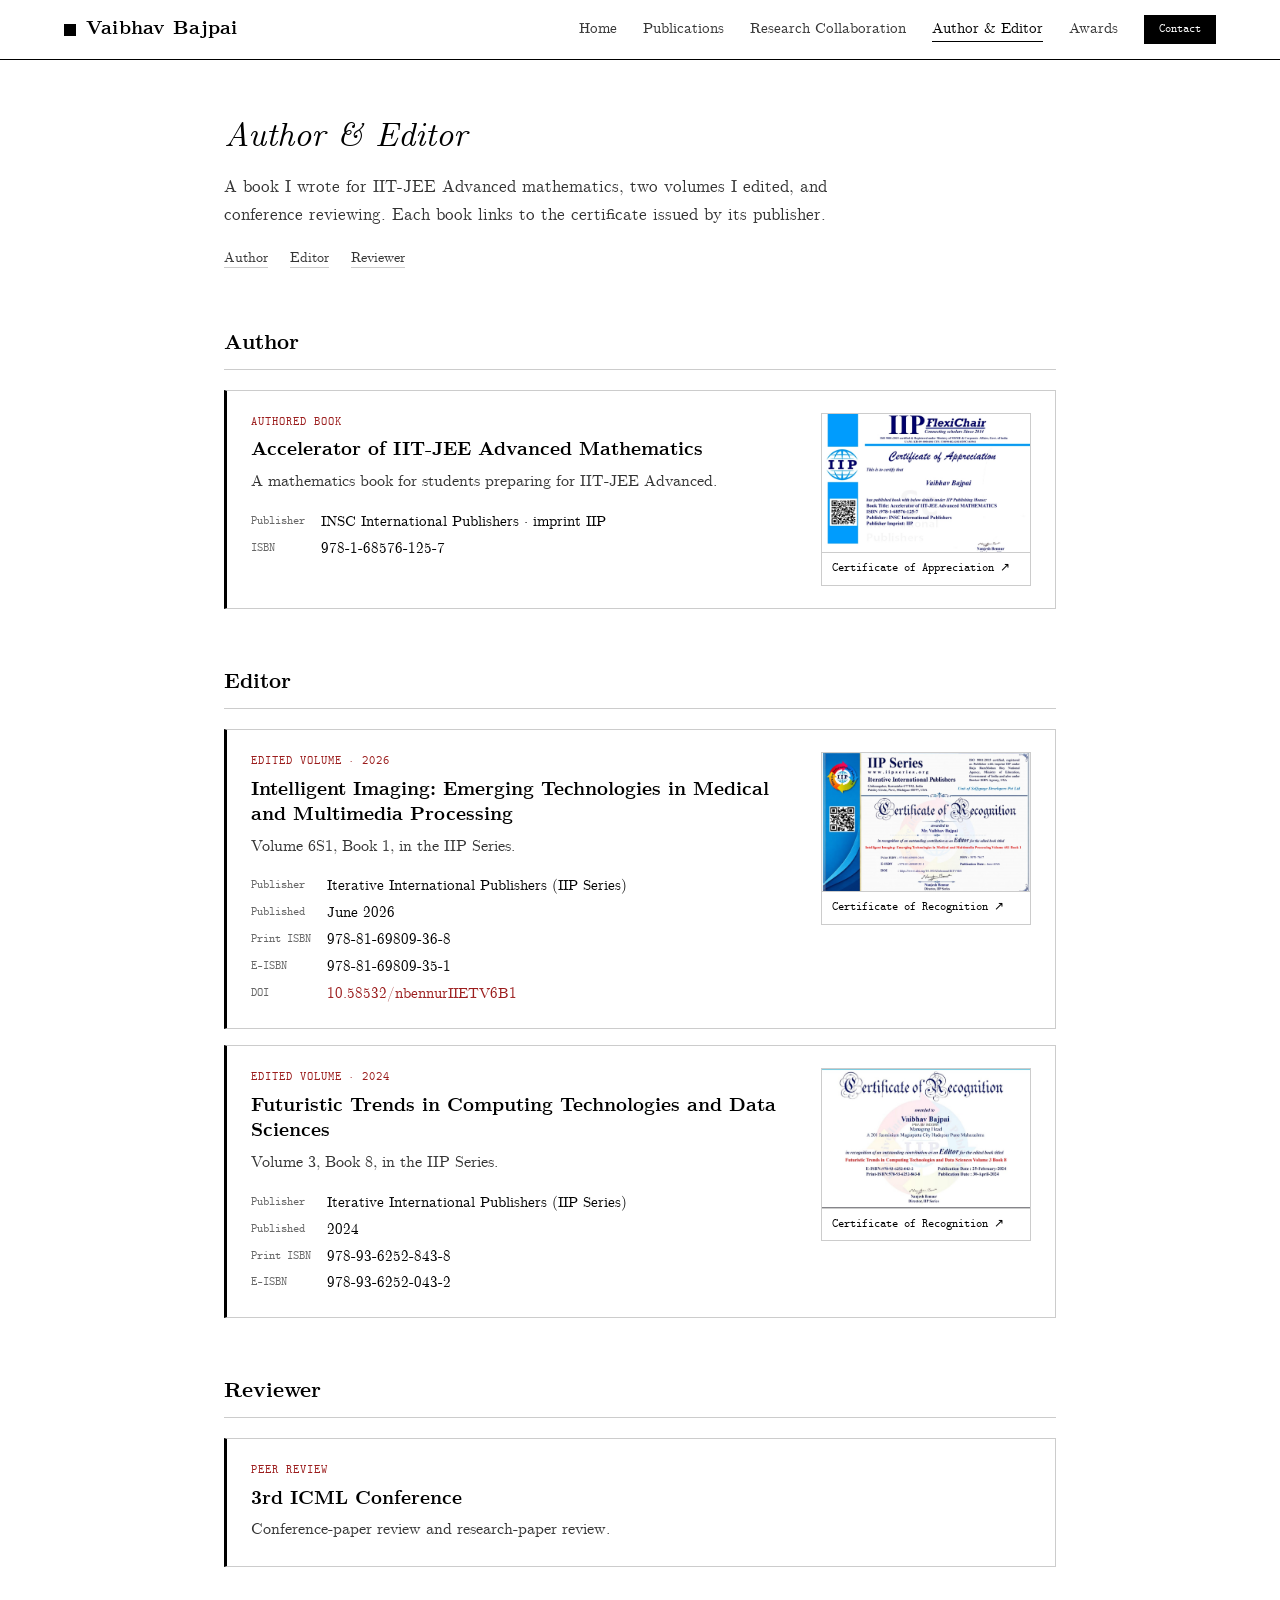
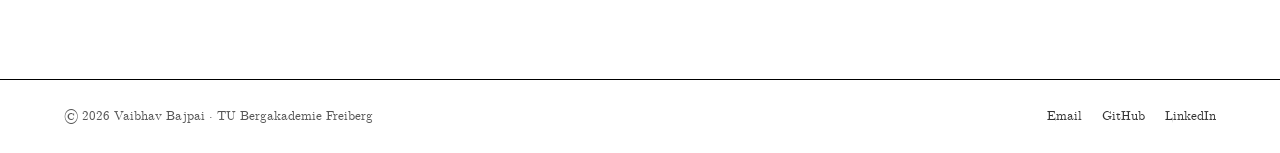
==== author-editor.html @ 3c33db95 "Redesign the homepage in the ProofBench style Rebuild the site with Computer Modern type, black and " ====
<!doctype html>
<html lang="en">
<head>
  <meta charset="utf-8">
  <meta name="viewport" content="width=device-width, initial-scale=1">
  <title>Author &amp; Editor · Vaibhav Bajpai</title>
  <meta name="description" content="Books by Vaibhav Bajpai: Accelerator of IIT-JEE Advanced Mathematics, and the edited volumes Futuristic Trends in Computing Technologies and Data Sciences and Intelligent Imaging.">
  <meta property="og:title" content="Author &amp; Editor · Vaibhav Bajpai">
  <meta property="og:image" content="https://vaibhav-baj.github.io/assets/VB.png">
  <link rel="icon" href="assets/favicon.svg" type="image/svg+xml">
  <link rel="preload" href="assets/fonts/cmunrm.woff2" as="font" type="font/woff2" crossorigin>
  <link rel="stylesheet" href="assets/css/style.css">
</head>
<body>
  <a class="skip-link" href="#main">Skip to content</a>

  <header class="header">
    <a class="brand" href="index.html"><span class="qed" aria-hidden="true"></span>Vaibhav Bajpai</a>
    <nav aria-label="Main">
      <ul class="header-nav">
        <li><a href="index.html">Home</a></li>
        <li><a href="publications.html">Publications</a></li>
        <li><a href="research.html">Research Collaboration</a></li>
        <li><a href="author-editor.html" aria-current="page">Author &amp; Editor</a></li>
        <li><a href="awards.html">Awards</a></li>
        <li><a class="btn btn-small" href="mailto:vaibhav.bajpai@math.tu-freiberg.de">Contact</a></li>
      </ul>
    </nav>
  </header>

  <main id="main" class="main">
    <section class="page-intro">
      <h1>Author &amp; Editor</h1>
      <p>
        A book I wrote for IIT-JEE Advanced mathematics, two volumes I edited, and conference reviewing.
        Each book links to the certificate issued by its publisher.
      </p>
      <ul class="subnav">
        <li><a href="#author">Author</a></li>
        <li><a href="#editor">Editor</a></li>
        <li><a href="#reviewer">Reviewer</a></li>
      </ul>
    </section>

    <h2 class="rule" id="author">Author</h2>
    <article class="book reveal">
      <div>
        <p class="book-type">Authored book</p>
        <h3>Accelerator of IIT-JEE Advanced Mathematics</h3>
        <p>A mathematics book for students preparing for IIT-JEE Advanced.</p>
        <dl class="meta">
          <dt>Publisher</dt><dd>INSC International Publishers · imprint IIP</dd>
          <dt>ISBN</dt><dd>978-1-68576-125-7</dd>
        </dl>
      </div>
      <a class="thumb" href="assets/certificate-author.jpeg">
        <img src="assets/certificate-author.jpeg" width="1080" height="750" loading="lazy" alt="Certificate of Appreciation from IIP for publishing Accelerator of IIT-JEE Advanced Mathematics">
        <span>Certificate of Appreciation ↗</span>
      </a>
    </article>

    <h2 class="rule" id="editor">Editor</h2>
    <article class="book reveal">
      <div>
        <p class="book-type">Edited volume · 2026</p>
        <h3>Intelligent Imaging: Emerging Technologies in Medical and Multimedia Processing</h3>
        <p>Volume 6S1, Book 1, in the IIP Series.</p>
        <dl class="meta">
          <dt>Publisher</dt><dd>Iterative International Publishers (IIP Series)</dd>
          <dt>Published</dt><dd>June 2026</dd>
          <dt>Print ISBN</dt><dd>978-81-69809-36-8</dd>
          <dt>E-ISBN</dt><dd>978-81-69809-35-1</dd>
          <dt>DOI</dt><dd><a href="https://doi.org/10.58532/nbennurIIETV6B1">10.58532/nbennurIIETV6B1</a></dd>
        </dl>
      </div>
      <a class="thumb" href="assets/certificate-intelligent-imaging.jpeg">
        <img src="assets/certificate-intelligent-imaging.jpeg" width="1080" height="751" loading="lazy" alt="Certificate of Recognition from IIP Series for editing Intelligent Imaging">
        <span>Certificate of Recognition ↗</span>
      </a>
    </article>

    <article class="book reveal">
      <div>
        <p class="book-type">Edited volume · 2024</p>
        <h3>Futuristic Trends in Computing Technologies and Data Sciences</h3>
        <p>Volume 3, Book 8, in the IIP Series.</p>
        <dl class="meta">
          <dt>Publisher</dt><dd>Iterative International Publishers (IIP Series)</dd>
          <dt>Published</dt><dd>2024</dd>
          <dt>Print ISBN</dt><dd>978-93-6252-843-8</dd>
          <dt>E-ISBN</dt><dd>978-93-6252-043-2</dd>
        </dl>
      </div>
      <a class="thumb" href="assets/certificate-futuristic-trends.jpeg">
        <img src="assets/certificate-futuristic-trends.jpeg" width="1080" height="703" loading="lazy" alt="Certificate of Recognition from IIP Series for editing Futuristic Trends in Computing Technologies and Data Sciences">
        <span>Certificate of Recognition ↗</span>
      </a>
    </article>

    <h2 class="rule" id="reviewer">Reviewer</h2>
    <article class="book plain reveal">
      <div>
        <p class="book-type">Peer review</p>
        <h3>3rd ICML Conference</h3>
        <p>Conference-paper review and research-paper review.</p>
      </div>
    </article>
  </main>

  <footer class="footer">
    <span>© <span data-year>2026</span> Vaibhav Bajpai · TU Bergakademie Freiberg</span>
    <nav aria-label="Footer">
      <a href="mailto:vaibhav.bajpai@math.tu-freiberg.de">Email</a>
      <a href="https://github.com/vaibhav-baj">GitHub</a>
      <a href="https://www.linkedin.com/in/vaibhavbaj">LinkedIn</a>
    </nav>
  </footer>

  <script src="assets/js/main.js"></script>
</body>
</html>
---- assets/css/style.css ----
/* Vaibhav Bajpai — shared styles. After the ProofBench site: Computer Modern, black and white, hairline borders, one dark-red accent. */

@font-face { font-family: "CMU Serif"; src: url("../fonts/cmunrm.woff2") format("woff2"); font-weight: 400; font-style: normal; font-display: swap; }
@font-face { font-family: "CMU Serif"; src: url("../fonts/cmunbx.woff2") format("woff2"); font-weight: 700; font-style: normal; font-display: swap; }
@font-face { font-family: "CMU Serif"; src: url("../fonts/cmunti.woff2") format("woff2"); font-weight: 400; font-style: italic; font-display: swap; }
@font-face { font-family: "CMU Typewriter"; src: url("../fonts/cmuntt.woff2") format("woff2"); font-weight: 400; font-style: normal; font-display: swap; }

:root {
  color-scheme: light;
  --ink: #000;
  --muted: #666;
  --line: #ccc;
  --line-soft: #e6e6e6;
  --soft: #fafafa;
  --bg: #fff;
  --accent: #9b1c1c;
  --code-bg: #1a1a1a;
  --code-ink: #e0e0e0;
  --code-dim: #8a8a8a;
  --serif: "CMU Serif", "Computer Modern", "Latin Modern Roman", "Times New Roman", Times, serif;
  --tt: "CMU Typewriter", "Courier New", Courier, monospace;
  --mono: "JetBrains Mono", "DejaVu Sans Mono", Consolas, monospace;
  --gutter: clamp(20px, 5vw, 80px);
}

/* ---------- base ---------- */
*, *::before, *::after { margin: 0; padding: 0; box-sizing: border-box; }
html { scroll-behavior: smooth; scroll-padding-top: 76px; -webkit-text-size-adjust: 100%; }
body { font-family: var(--serif); font-size: 17px; line-height: 1.65; color: var(--ink); background: var(--bg); -webkit-font-smoothing: antialiased; }
img { max-width: 100%; height: auto; display: block; }
a { color: var(--ink); text-decoration: none; }
a:hover { text-decoration: underline; text-underline-offset: 3px; }
p a, li a, dd a, .link { color: var(--accent); }
b, strong { font-weight: 700; }
code { font-family: var(--tt); font-size: 0.92em; background: #f0f0f0; padding: 1px 4px; }
pre code { background: none; padding: 0; font-family: var(--mono); font-variant-ligatures: none; }
:focus-visible { outline: 2px solid var(--accent); outline-offset: 2px; }
.skip-link { position: absolute; left: -999px; top: 8px; background: var(--ink); color: var(--bg); padding: 6px 12px; z-index: 100; }
.skip-link:focus { left: 8px; }
.muted { color: var(--muted); }

/* ---------- header ---------- */
.header {
  position: sticky; top: 0; z-index: 50; background: rgba(255, 255, 255, .96);
  backdrop-filter: blur(6px); -webkit-backdrop-filter: blur(6px);
  border-bottom: 1px solid var(--ink);
  padding: 14px var(--gutter);
  display: flex; align-items: center; justify-content: space-between; flex-wrap: wrap; gap: 10px 24px;
}
.brand { display: inline-flex; align-items: center; gap: 10px; font-size: 19px; font-weight: 700; letter-spacing: .01em; }
.brand:hover { text-decoration: none; }
.brand .qed { width: 12px; height: 12px; background: var(--ink); display: inline-block; transition: background .2s, transform .3s; }
.brand:hover .qed { background: var(--accent); transform: rotate(90deg); }
.header-nav { list-style: none; display: flex; align-items: center; flex-wrap: wrap; gap: 6px 26px; font-size: 15px; }
.header-nav a { color: #333; padding: 2px 0; border-bottom: 1px solid transparent; }
.header-nav a:hover { color: var(--ink); text-decoration: none; border-bottom-color: var(--ink); }
.header-nav a[aria-current="page"] { color: var(--ink); border-bottom-color: var(--ink); }
.header-nav a.btn { color: #fff; padding: 6px 14px; font-size: 12px; border-bottom: 1px solid var(--ink); }
.header-nav a.btn:hover { color: var(--ink); }

/* ---------- buttons ---------- */
.btn {
  display: inline-block; font-family: var(--tt); font-size: 13px; line-height: 1.3;
  padding: 11px 24px; border: 1px solid var(--ink); background: var(--ink); color: #fff;
  cursor: pointer; transition: all .15s ease; text-decoration: none;
}
.btn:hover { background: var(--bg); color: var(--ink); text-decoration: none; }
.btn-secondary { background: var(--bg); color: var(--ink); }
.btn-secondary:hover { background: var(--ink); color: #fff; }
.btn-small { font-size: 12px; padding: 5px 12px; }

/* ---------- page shell ---------- */
.main { max-width: 960px; margin: 0 auto; padding: 56px var(--gutter) 96px; }
.page-intro { margin-bottom: 40px; }
.page-intro h1 { font-size: 34px; font-weight: 400; font-style: italic; line-height: 1.25; margin-bottom: 14px; }
.page-intro p { font-size: 17px; color: #333; max-width: 680px; }
.subnav { list-style: none; display: flex; gap: 8px 22px; flex-wrap: wrap; font-size: 14px; margin: 18px 0 0; }
.subnav a { color: #333; border-bottom: 1px solid var(--line); }
.subnav a:hover { text-decoration: none; border-color: var(--ink); }

h2.rule { font-size: 21px; font-weight: 700; margin: 56px 0 20px; padding-bottom: 8px; border-bottom: 1px solid var(--line); }
h3 { font-size: 17px; font-weight: 700; margin: 26px 0 10px; }
.label { font-family: var(--tt); font-size: 12px; letter-spacing: .12em; text-transform: uppercase; color: var(--accent); margin-bottom: 14px; }
.more-link { display: inline-block; font-family: var(--tt); font-size: 13px; color: var(--ink); border-bottom: 1px solid var(--ink); }
.more-link:hover { text-decoration: none; color: var(--accent); border-color: var(--accent); }

/* code blocks */
.code-block { position: relative; background: var(--code-bg); color: var(--code-ink); padding: 18px 22px; overflow-x: auto; margin-top: 16px; }
.code-block pre { font-size: 12.5px; line-height: 1.7; white-space: pre; }
.code-caption { font-family: var(--tt); font-size: 12px; color: var(--muted); margin-top: 8px; }
.tok-kw { color: #ef9a76; }
.tok-ty { color: #e6d3a3; }
.tok-num { color: #b9d69a; }
.tok-sym { color: #d9b8f0; }
.tok-com { color: var(--code-dim); font-style: italic; }

/* ---------- footer ---------- */
.footer {
  border-top: 1px solid var(--ink); padding: 26px var(--gutter);
  display: flex; justify-content: space-between; align-items: center; flex-wrap: wrap; gap: 10px 24px;
  font-size: 13px; color: #555;
}
.footer nav { display: flex; gap: 20px; flex-wrap: wrap; }
.footer a { color: #333; }

/* ======================================================================
   HOME
   ====================================================================== */
.intro { max-width: calc(1080px + 2 * var(--gutter)); margin: 0 auto; padding: 84px var(--gutter) 0; display: grid; grid-template-columns: 1.3fr .7fr; gap: 64px; align-items: center; }
.intro > *, .team-grid > * { min-width: 0; }
.eyebrow { font-family: var(--tt); font-size: 12px; letter-spacing: .14em; text-transform: uppercase; color: var(--muted); margin-bottom: 20px; }
.intro h1 { font-size: clamp(50px, 7.6vw, 96px); font-weight: 400; line-height: .98; letter-spacing: -.01em; margin-bottom: 18px; }
.tagline { font-size: clamp(22px, 2.6vw, 31px); font-style: italic; line-height: 1.3; margin-bottom: 22px; text-wrap: balance; }
.tagline em { color: var(--accent); }
.lede { font-size: 18px; line-height: 1.65; color: #333; max-width: 34em; margin-bottom: 30px; }
.ctas { display: flex; flex-wrap: wrap; gap: 12px; margin-bottom: 26px; }
.inst { font-family: var(--tt); font-size: 12px; color: var(--muted); letter-spacing: .03em; }

.portrait { border: 1px solid var(--ink); background: var(--bg); box-shadow: 0 30px 70px -40px rgba(0, 0, 0, .55); }
.portrait img { width: 100%; aspect-ratio: 1; object-fit: cover; object-position: center 20%; }
.portrait figcaption { display: flex; justify-content: space-between; gap: 6px 12px; flex-wrap: wrap; padding: 10px 14px; border-top: 1px solid var(--ink); font-family: var(--tt); font-size: 12px; color: #555; }

.stats { max-width: calc(1080px + 2 * var(--gutter)); margin: 72px auto 0; padding: 0 var(--gutter); display: grid; grid-template-columns: repeat(4, 1fr); }
.stats > div { padding: 24px 20px 30px; border-top: 1px solid var(--ink); border-left: 1px solid var(--line); display: flex; flex-direction: column-reverse; justify-content: flex-end; }
.stats > div:first-child { border-left: 0; padding-left: 0; }
.stats dd { font-size: 46px; line-height: 1; }
.stats dt { font-family: var(--tt); font-size: 12px; color: var(--muted); margin-top: 10px; line-height: 1.45; }

.section { padding: 96px var(--gutter); }
.section.soft { background: var(--soft); border-top: 1px solid var(--line-soft); border-bottom: 1px solid var(--line-soft); }
.wrap { max-width: 1080px; margin: 0 auto; }
.section-head { max-width: 760px; margin-bottom: 44px; }
.section-head h2 { font-size: clamp(28px, 3.6vw, 40px); font-weight: 400; line-height: 1.18; margin-bottom: 16px; text-wrap: balance; }
.section-head p { font-size: 18px; color: #333; }

.pillars { display: grid; grid-template-columns: repeat(3, 1fr); border: 1px solid var(--ink); background: var(--bg); }
.pillar { padding: 28px 26px 30px; border-left: 1px solid var(--line); transition: background .2s; }
.pillar:first-child { border-left: 0; }
.pillar:hover { background: var(--soft); }
.pillar svg { width: 100%; height: 84px; margin-bottom: 18px; color: var(--ink); }
.pillar h3 { font-size: 18px; margin: 0 0 8px; }
.pillar p { font-size: 15px; color: #333; line-height: 1.6; }

.explore { display: grid; grid-template-columns: 1fr 1fr; gap: 24px; }
.explore-card { display: flex; flex-direction: column; border: 1px solid var(--ink); background: var(--bg); color: var(--ink); padding: 26px 28px 28px; transition: transform .2s ease, box-shadow .2s ease; }
.explore-card:hover { text-decoration: none; transform: translateY(-3px); box-shadow: 0 14px 30px -18px rgba(0, 0, 0, .45); }
.explore-card .label { display: flex; justify-content: space-between; gap: 12px; margin-bottom: 10px; }
.explore-card .label span { color: var(--muted); }
.explore-card h3 { font-size: 24px; font-weight: 400; margin: 0 0 10px; }
.explore-card p:not(.label) { font-size: 15px; color: #333; margin-bottom: 16px; flex: 1; }
.explore-card .go { align-self: flex-start; font-family: var(--tt); font-size: 13px; border-bottom: 1px solid var(--ink); }
.explore-card:hover .go { color: var(--accent); border-color: var(--accent); }

.cta-box { border: 1px solid var(--ink); padding: 28px; display: flex; justify-content: space-between; align-items: center; gap: 18px; flex-wrap: wrap; background: var(--bg); }
.cta-box h3 { margin: 0 0 4px; font-size: 21px; font-weight: 400; font-style: italic; }
.cta-box p { color: #333; font-size: 15px; }
.cta-box .ctas { margin: 0; }
.explore + .cta-box { margin-top: 56px; }

/* ======================================================================
   PUBLICATIONS
   ====================================================================== */
.pubs { list-style: none; }
.pub { display: grid; grid-template-columns: 3em 1fr; gap: 0 14px; padding: 22px 16px 24px 0; border-bottom: 1px solid var(--line); border-left: 3px solid transparent; transition: background .3s, border-color .3s; }
.pub:first-child { padding-top: 8px; }
.pub:target { background: var(--soft); border-left-color: var(--accent); }
.pub > * { min-width: 0; }
.pub-num { font-family: var(--tt); font-size: 13px; color: var(--accent); padding: 4px 0 0 10px; }
.pub-title { font-size: 18px; font-weight: 700; line-height: 1.4; margin-bottom: 6px; }
.pub-authors { font-size: 16px; color: #222; }
.pub-venue { font-size: 15.5px; color: #444; margin-top: 2px; }
.pub-note { font-size: 15px; color: #444; margin-top: 8px; }
.pub-links { display: flex; flex-wrap: wrap; gap: 8px; margin-top: 14px; }

/* ======================================================================
   RESEARCH COLLABORATION
   ====================================================================== */
.project { display: grid; grid-template-columns: 250px 1fr; border: 1px solid var(--ink); background: var(--bg); margin-bottom: 24px; }
.project > * { min-width: 0; }
.project-visual { border-right: 1px solid var(--ink); background: var(--soft); display: grid; place-items: center; padding: 26px 22px; }
.project-visual svg { width: 100%; max-width: 210px; height: auto; color: var(--ink); }
.project-body { padding: 26px 30px 30px; }
.project-body .label { margin-bottom: 8px; }
.project-body h2 { font-size: 28px; font-weight: 400; line-height: 1.2; margin-bottom: 4px; }
.project-sub { font-style: italic; color: #444; margin-bottom: 12px; }
.project-body > p:not(.label):not(.project-sub) { font-size: 16px; color: #222; }
.chips { list-style: none; display: flex; flex-wrap: wrap; gap: 6px; margin-top: 18px; }
.chips li { font-family: var(--tt); font-size: 12px; padding: 4px 10px; border: 1px solid var(--line); background: var(--bg); }
.project-actions { margin-top: 20px; }

/* ======================================================================
   AUTHOR & EDITOR
   ====================================================================== */
.book { display: grid; grid-template-columns: 1fr 210px; gap: 28px; align-items: start; border: 1px solid var(--line); border-left: 3px solid var(--ink); padding: 22px 24px; margin-bottom: 16px; background: var(--bg); transition: border-color .2s; }
.book:hover { border-color: var(--ink); }
.book.plain { grid-template-columns: 1fr; }
.book > * { min-width: 0; }
.book-type { font-family: var(--tt); font-size: 12px; letter-spacing: .08em; text-transform: uppercase; color: var(--accent); margin-bottom: 6px; }
.book h3 { font-size: 19px; line-height: 1.35; margin: 0 0 6px; }
.book > div > p:not(.book-type) { font-size: 15.5px; color: #333; }
.meta { display: grid; grid-template-columns: max-content 1fr; gap: 3px 16px; font-size: 14.5px; margin-top: 14px; }
.meta dt { font-family: var(--tt); font-size: 12px; color: var(--muted); padding-top: 2px; }
.meta dd { font-variant-numeric: tabular-nums; overflow-wrap: anywhere; }
.thumb { display: block; border: 1px solid var(--line); background: var(--bg); color: var(--ink); transition: border-color .2s, transform .2s; }
.thumb:hover { text-decoration: none; border-color: var(--ink); transform: translateY(-2px); }
.thumb img { width: 100%; aspect-ratio: 3 / 2; object-fit: cover; }
.thumb span { display: block; font-family: var(--tt); font-size: 12px; padding: 6px 10px; border-top: 1px solid var(--line); }

/* ======================================================================
   AWARDS
   ====================================================================== */
.records { list-style: none; }
.records li { display: grid; grid-template-columns: 11em 1fr; gap: 4px 24px; padding: 18px 0 20px; border-bottom: 1px solid var(--line); }
.records li > * { min-width: 0; }
.rec-type { font-family: var(--tt); font-size: 12px; letter-spacing: .06em; text-transform: uppercase; color: var(--accent); padding-top: 4px; }
.records h3 { font-size: 18px; margin: 0 0 4px; }
.records p { font-size: 15.5px; color: #333; }
.records .more-link { margin-top: 10px; font-size: 12px; }

.cert-grid { display: grid; grid-template-columns: repeat(2, 1fr); gap: 20px; }
.cert { display: flex; flex-direction: column; border: 1px solid var(--ink); background: var(--bg); color: var(--ink); transition: transform .2s ease, box-shadow .2s ease; }
.cert:hover { text-decoration: none; transform: translateY(-3px); box-shadow: 0 14px 30px -18px rgba(0, 0, 0, .45); }
.cert img { width: 100%; aspect-ratio: 3 / 2; object-fit: cover; border-bottom: 1px solid var(--ink); }
.cert div { padding: 16px 18px 18px; display: flex; flex-direction: column; flex: 1; }
.cert .label { margin-bottom: 6px; }
.cert h3 { font-size: 17px; line-height: 1.35; margin: 0 0 4px; }
.cert p:not(.label) { font-size: 14px; color: #555; flex: 1; }
.cert .go { align-self: flex-start; margin-top: 12px; font-family: var(--tt); font-size: 12px; border-bottom: 1px solid var(--ink); }
.cert:hover .go { color: var(--accent); border-color: var(--accent); }

/* ---------- reveal ---------- */
.js .reveal { opacity: 0; transform: translateY(14px); transition: opacity .6s ease, transform .6s ease; }
.js .reveal.in { opacity: 1; transform: none; }

/* ---------- motion & responsive ---------- */
@media (prefers-reduced-motion: reduce) {
  html { scroll-behavior: auto; }
  .js .reveal { opacity: 1; transform: none; }
  *, *::before, *::after { transition-duration: 0s !important; animation-duration: 0s !important; }
}

@media (max-width: 980px) {
  .intro { grid-template-columns: 1fr; gap: 44px; }
  .portrait { max-width: 380px; }
  .stats { grid-template-columns: 1fr 1fr; }
  .stats > div:nth-child(3) { border-left: 0; padding-left: 0; }
  .pillars { grid-template-columns: 1fr; }
  .pillar { border-left: 0; border-top: 1px solid var(--line); }
  .pillar:first-child { border-top: 0; }
}

@media (max-width: 720px) {
  .project { grid-template-columns: 1fr; }
  .project-visual { border-right: 0; border-bottom: 1px solid var(--ink); padding: 22px; }
  .project-visual svg { max-width: 220px; }
  .book { grid-template-columns: 1fr; gap: 18px; }
  .thumb { max-width: 280px; }
  .explore, .cert-grid { grid-template-columns: 1fr; }
  .records li { grid-template-columns: 1fr; }
}

@media (max-width: 640px) {
  body { font-size: 16px; }
  .header { position: relative; flex-direction: column; align-items: flex-start; padding-top: 12px; padding-bottom: 12px; }
  html { scroll-padding-top: 12px; }
  .header-nav { gap: 6px 16px; font-size: 14px; }
  .main { padding-top: 36px; }
  .intro { padding-top: 48px; }
  .stats { margin-top: 48px; }
  .stats > div { border-left: 0 !important; padding-left: 0 !important; }
  .stats dd { font-size: 36px; }
  .section { padding-top: 72px; padding-bottom: 72px; }
  .pub { grid-template-columns: 1fr; padding-left: 10px; }
  .pub-num { padding: 0 0 4px; }
  .project-body { padding: 22px 20px 24px; }
  .book { padding: 18px 16px; }
  .cta-box { padding: 22px 20px; }
}
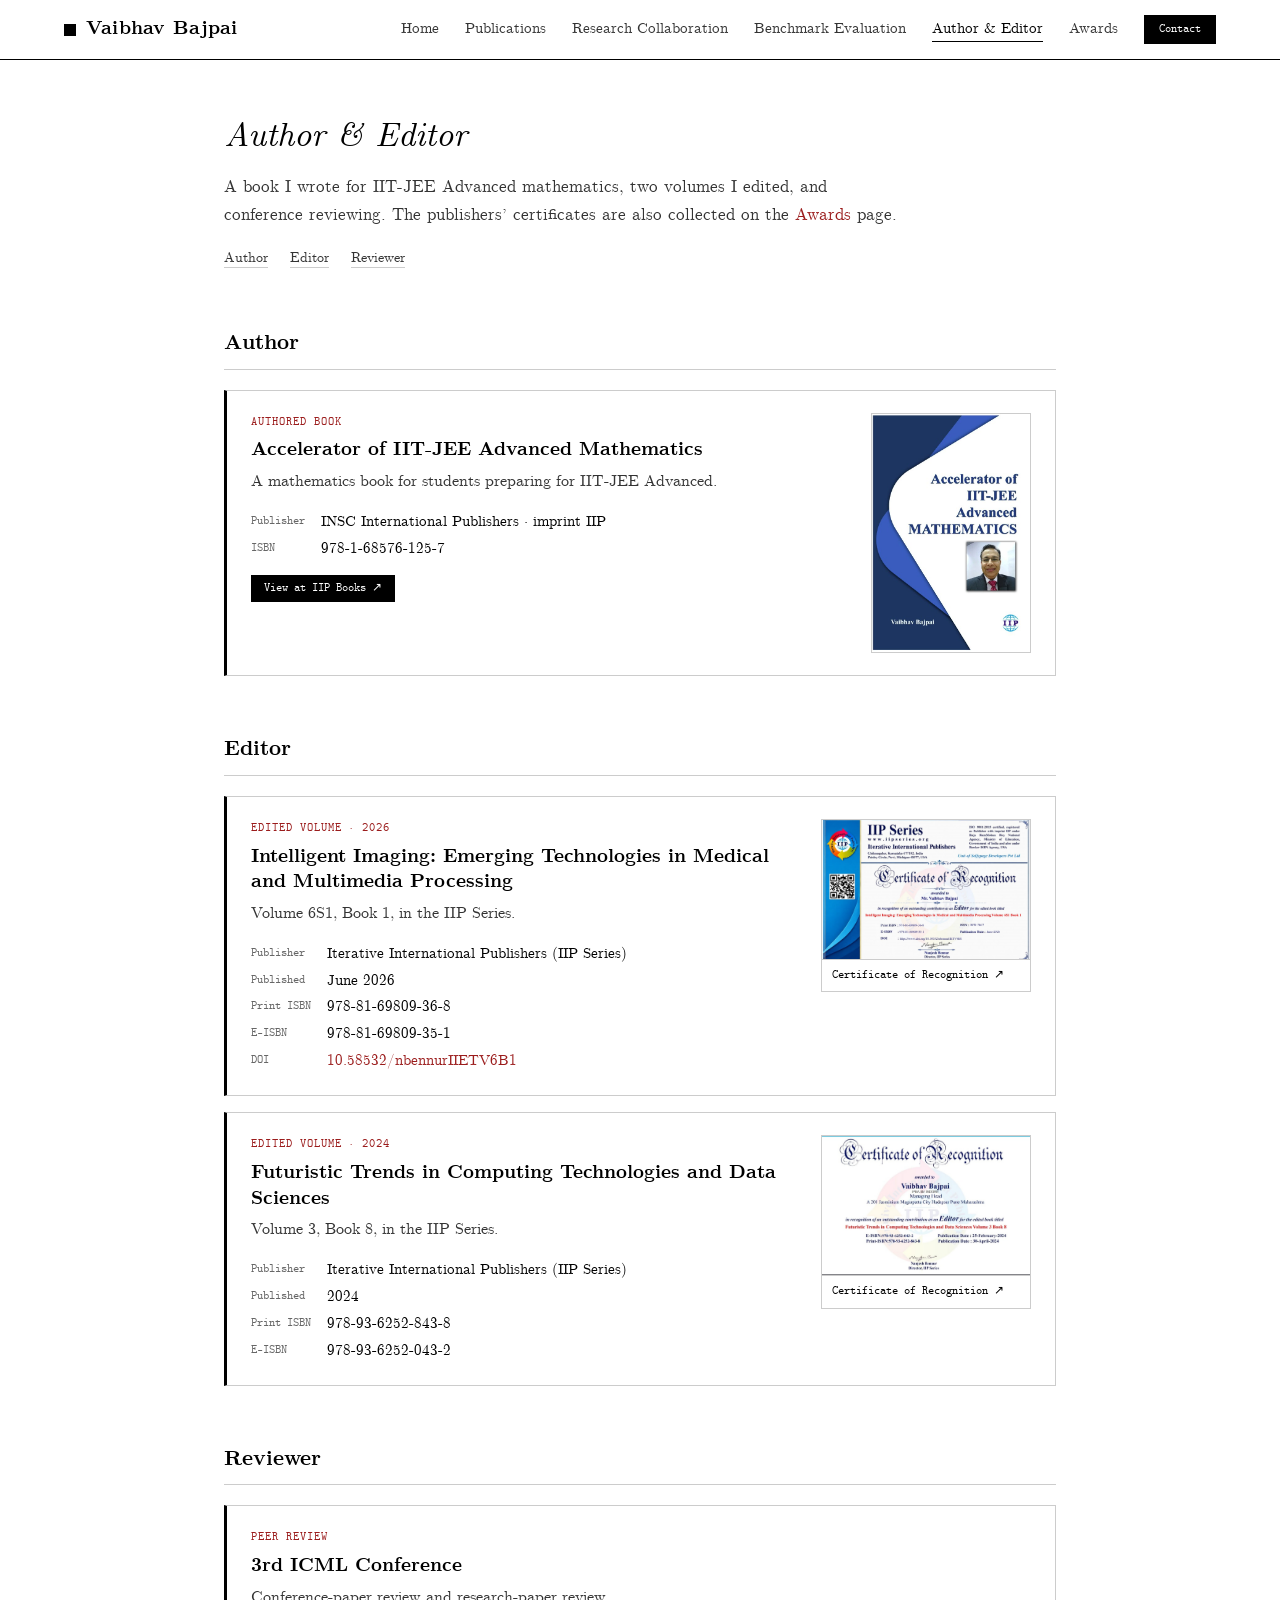
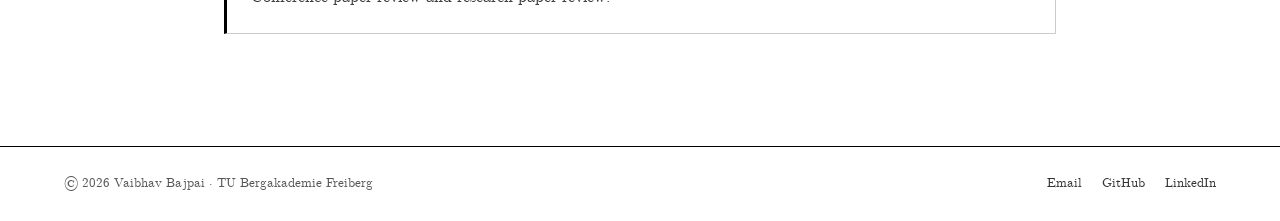
==== commit 115937cc: "Add Benchmark Evaluation page, book cover and SEG certificate - New Benchmark Evaluation page for QE" ====
--- a/author-editor.html
+++ b/author-editor.html
@@ -21,6 +21,7 @@
         <li><a href="index.html">Home</a></li>
         <li><a href="publications.html">Publications</a></li>
         <li><a href="research.html">Research Collaboration</a></li>
+        <li><a href="benchmark.html">Benchmark Evaluation</a></li>
         <li><a href="author-editor.html" aria-current="page">Author &amp; Editor</a></li>
         <li><a href="awards.html">Awards</a></li>
         <li><a class="btn btn-small" href="mailto:vaibhav.bajpai@math.tu-freiberg.de">Contact</a></li>
@@ -33,7 +34,7 @@
       <h1>Author &amp; Editor</h1>
       <p>
         A book I wrote for IIT-JEE Advanced mathematics, two volumes I edited, and conference reviewing.
-        Each book links to the certificate issued by its publisher.
+        The publishers’ certificates are also collected on the <a href="awards.html#certificates">Awards</a> page.
       </p>
       <ul class="subnav">
         <li><a href="#author">Author</a></li>
@@ -43,19 +44,21 @@
     </section>
 
     <h2 class="rule" id="author">Author</h2>
-    <article class="book reveal">
+    <article class="book has-cover reveal">
       <div>
         <p class="book-type">Authored book</p>
-        <h3>Accelerator of IIT-JEE Advanced Mathematics</h3>
+        <h3><a href="https://iipbooks.com/books/305/ACCELERATOR-OF-IIT-JEE-ADVANCED-MATHEMATICS">Accelerator of IIT-JEE Advanced Mathematics</a></h3>
         <p>A mathematics book for students preparing for IIT-JEE Advanced.</p>
         <dl class="meta">
           <dt>Publisher</dt><dd>INSC International Publishers · imprint IIP</dd>
           <dt>ISBN</dt><dd>978-1-68576-125-7</dd>
         </dl>
+        <div class="pub-links">
+          <a class="btn btn-small" href="https://iipbooks.com/books/305/ACCELERATOR-OF-IIT-JEE-ADVANCED-MATHEMATICS">View at IIP Books ↗</a>
+        </div>
       </div>
-      <a class="thumb" href="assets/certificate-author.jpeg">
-        <img src="assets/certificate-author.jpeg" width="1080" height="750" loading="lazy" alt="Certificate of Appreciation from IIP for publishing Accelerator of IIT-JEE Advanced Mathematics">
-        <span>Certificate of Appreciation ↗</span>
+      <a class="thumb cover" href="https://iipbooks.com/books/305/ACCELERATOR-OF-IIT-JEE-ADVANCED-MATHEMATICS">
+        <img src="assets/book-accelerator-cover.jpg" width="511" height="772" loading="lazy" alt="Cover of Accelerator of IIT-JEE Advanced Mathematics by Vaibhav Bajpai">
       </a>
     </article>
 
--- a/assets/css/style.css
+++ b/assets/css/style.css
@@ -93,6 +93,7 @@
 .tok-num { color: #b9d69a; }
 .tok-sym { color: #d9b8f0; }
 .tok-com { color: var(--code-dim); font-style: italic; }
+.tok-sorry { color: #f2c14e; text-decoration: underline wavy rgba(242, 193, 78, .55); text-underline-offset: 4px; }
 
 /* ---------- footer ---------- */
 .footer {
@@ -144,6 +145,7 @@
 .explore { display: grid; grid-template-columns: 1fr 1fr; gap: 24px; }
 .explore-card { display: flex; flex-direction: column; border: 1px solid var(--ink); background: var(--bg); color: var(--ink); padding: 26px 28px 28px; transition: transform .2s ease, box-shadow .2s ease; }
 .explore-card:hover { text-decoration: none; transform: translateY(-3px); box-shadow: 0 14px 30px -18px rgba(0, 0, 0, .45); }
+.explore-card.wide { grid-column: 1 / -1; }
 .explore-card .label { display: flex; justify-content: space-between; gap: 12px; margin-bottom: 10px; }
 .explore-card .label span { color: var(--muted); }
 .explore-card h3 { font-size: 24px; font-weight: 400; margin: 0 0 10px; }
@@ -187,6 +189,25 @@
 .chips { list-style: none; display: flex; flex-wrap: wrap; gap: 6px; margin-top: 18px; }
 .chips li { font-family: var(--tt); font-size: 12px; padding: 4px 10px; border: 1px solid var(--line); background: var(--bg); }
 .project-actions { margin-top: 20px; }
+
+/* ======================================================================
+   BENCHMARK EVALUATION
+   ====================================================================== */
+.page-ctas { margin: 22px 0 0; }
+.workflows { display: grid; grid-template-columns: 1fr 1fr; gap: 24px; }
+.workflow { display: flex; flex-direction: column; border: 1px solid var(--ink); background: var(--bg); padding: 26px 28px 28px; }
+.workflow > * { min-width: 0; }
+.wf-glyph { font-size: 44px; line-height: 1; color: var(--accent); margin-bottom: 14px; }
+.workflow .label { margin-bottom: 6px; }
+.workflow h3 { font-size: 24px; font-weight: 400; margin: 0 0 10px; }
+.workflow > p:not(.label):not(.wf-glyph) { font-size: 15.5px; color: #333; }
+.wf-list { list-style: none; margin: 18px 0 24px; border-top: 1px solid var(--line); flex: 1; }
+.wf-list li { font-size: 14.5px; padding: 7px 0; border-bottom: 1px solid var(--line-soft); }
+.wf-list li::before { content: ""; display: inline-block; width: 6px; height: 6px; background: var(--ink); margin-right: 12px; vertical-align: 2px; }
+.workflow .btn { align-self: flex-start; }
+.prose ul { margin: 0 0 8px 22px; max-width: 760px; }
+.prose li { margin-bottom: 10px; color: #222; }
+.cta-box.spaced { margin-top: 56px; }
 
 /* ======================================================================
    AUTHOR & EDITOR
@@ -205,6 +226,9 @@
 .thumb:hover { text-decoration: none; border-color: var(--ink); transform: translateY(-2px); }
 .thumb img { width: 100%; aspect-ratio: 3 / 2; object-fit: cover; }
 .thumb span { display: block; font-family: var(--tt); font-size: 12px; padding: 6px 10px; border-top: 1px solid var(--line); }
+.book.has-cover { grid-template-columns: 1fr 160px; }
+.book h3 a:hover { color: var(--accent); }
+.thumb.cover img { aspect-ratio: auto; }
 
 /* ======================================================================
    AWARDS
@@ -221,6 +245,7 @@
 .cert { display: flex; flex-direction: column; border: 1px solid var(--ink); background: var(--bg); color: var(--ink); transition: transform .2s ease, box-shadow .2s ease; }
 .cert:hover { text-decoration: none; transform: translateY(-3px); box-shadow: 0 14px 30px -18px rgba(0, 0, 0, .45); }
 .cert img { width: 100%; aspect-ratio: 3 / 2; object-fit: cover; border-bottom: 1px solid var(--ink); }
+.cert.portrait img { object-position: center top; }
 .cert div { padding: 16px 18px 18px; display: flex; flex-direction: column; flex: 1; }
 .cert .label { margin-bottom: 6px; }
 .cert h3 { font-size: 17px; line-height: 1.35; margin: 0 0 4px; }
@@ -255,7 +280,9 @@
   .project-visual svg { max-width: 220px; }
   .book { grid-template-columns: 1fr; gap: 18px; }
   .thumb { max-width: 280px; }
-  .explore, .cert-grid { grid-template-columns: 1fr; }
+  .book.has-cover { grid-template-columns: 1fr; }
+  .thumb.cover { max-width: 170px; }
+  .explore, .cert-grid, .workflows { grid-template-columns: 1fr; }
   .records li { grid-template-columns: 1fr; }
 }
 
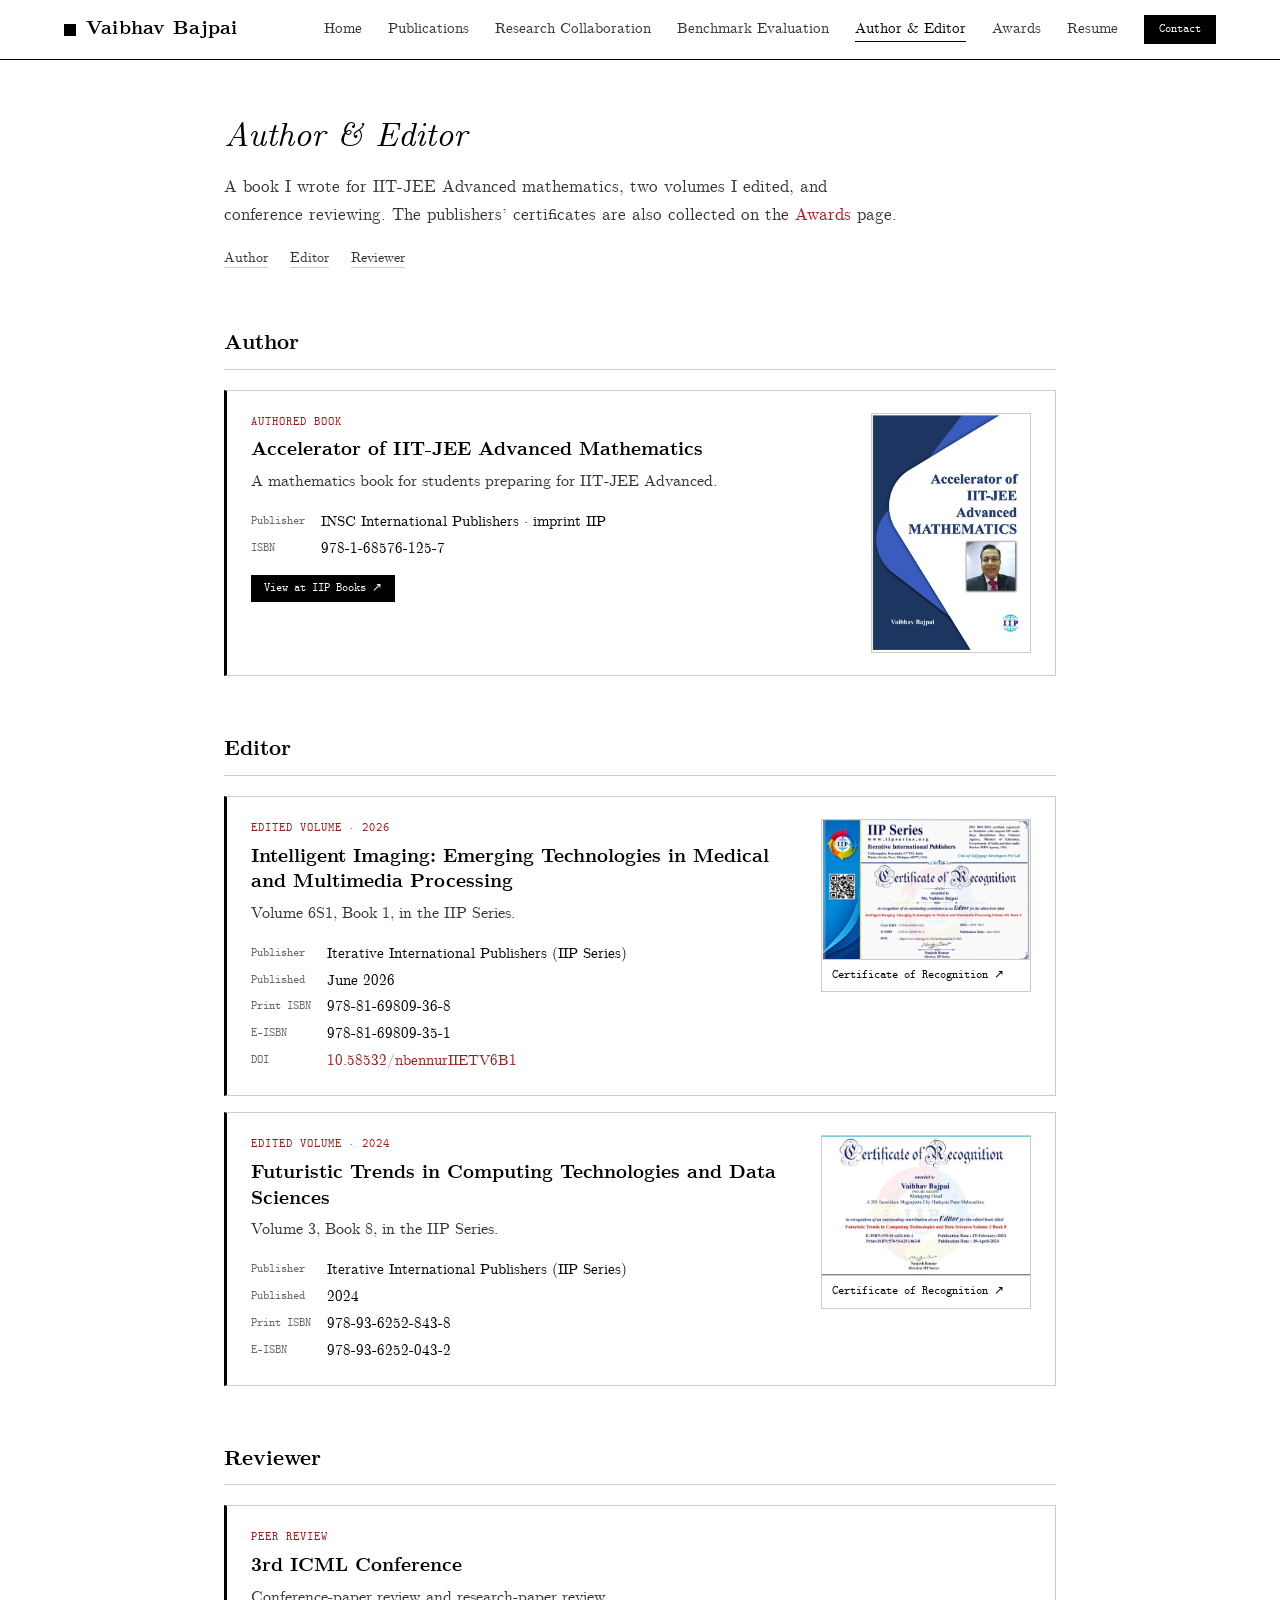
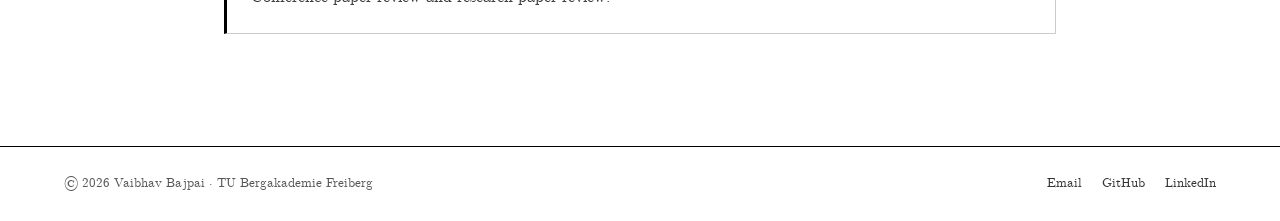
==== commit cf6378e8: "Add Resume page with the PDF embedded from Google Drive Co-Authored-By: Claude Fable 5.1 <noreply@an" ====
--- a/author-editor.html
+++ b/author-editor.html
@@ -6,7 +6,7 @@
   <title>Author &amp; Editor · Vaibhav Bajpai</title>
   <meta name="description" content="Books by Vaibhav Bajpai: Accelerator of IIT-JEE Advanced Mathematics, and the edited volumes Futuristic Trends in Computing Technologies and Data Sciences and Intelligent Imaging.">
   <meta property="og:title" content="Author &amp; Editor · Vaibhav Bajpai">
-  <meta property="og:image" content="https://vaibhav-baj.github.io/assets/VB.png">
+  <meta property="og:image" content="https://vaibhav-baj.github.io/assets/Photo.jpeg">
   <link rel="icon" href="assets/favicon.svg" type="image/svg+xml">
   <link rel="preload" href="assets/fonts/cmunrm.woff2" as="font" type="font/woff2" crossorigin>
   <link rel="stylesheet" href="assets/css/style.css">
@@ -24,6 +24,7 @@
         <li><a href="benchmark.html">Benchmark Evaluation</a></li>
         <li><a href="author-editor.html" aria-current="page">Author &amp; Editor</a></li>
         <li><a href="awards.html">Awards</a></li>
+        <li><a href="resume.html">Resume</a></li>
         <li><a class="btn btn-small" href="mailto:vaibhav.bajpai@math.tu-freiberg.de">Contact</a></li>
       </ul>
     </nav>
--- a/assets/css/style.css
+++ b/assets/css/style.css
@@ -114,6 +114,7 @@
 .tagline { font-size: clamp(22px, 2.6vw, 31px); font-style: italic; line-height: 1.3; margin-bottom: 22px; text-wrap: balance; }
 .tagline em { color: var(--accent); }
 .lede { font-size: 18px; line-height: 1.65; color: #333; max-width: 34em; margin-bottom: 30px; }
+.lede + .lede { margin-top: -16px; }
 .ctas { display: flex; flex-wrap: wrap; gap: 12px; margin-bottom: 26px; }
 .inst { font-family: var(--tt); font-size: 12px; color: var(--muted); letter-spacing: .03em; }
 
@@ -194,16 +195,16 @@
    BENCHMARK EVALUATION
    ====================================================================== */
 .page-ctas { margin: 22px 0 0; }
-.workflows { display: grid; grid-template-columns: 1fr 1fr; gap: 24px; }
+.workflows { display: grid; grid-template-columns: 1fr; gap: 24px; }
 .workflow { display: flex; flex-direction: column; border: 1px solid var(--ink); background: var(--bg); padding: 26px 28px 28px; }
 .workflow > * { min-width: 0; }
 .wf-glyph { font-size: 44px; line-height: 1; color: var(--accent); margin-bottom: 14px; }
 .workflow .label { margin-bottom: 6px; }
 .workflow h3 { font-size: 24px; font-weight: 400; margin: 0 0 10px; }
 .workflow > p:not(.label):not(.wf-glyph) { font-size: 15.5px; color: #333; }
-.wf-list { list-style: none; margin: 18px 0 24px; border-top: 1px solid var(--line); flex: 1; }
-.wf-list li { font-size: 14.5px; padding: 7px 0; border-bottom: 1px solid var(--line-soft); }
-.wf-list li::before { content: ""; display: inline-block; width: 6px; height: 6px; background: var(--ink); margin-right: 12px; vertical-align: 2px; }
+.wf-list { list-style: none; margin: 18px 0 24px; border-top: 1px solid var(--line); columns: 2; column-gap: 36px; }
+.wf-list li { font-size: 14.5px; line-height: 1.5; padding: 7px 0 7px 18px; border-bottom: 1px solid var(--line-soft); position: relative; break-inside: avoid; }
+.wf-list li::before { content: ""; position: absolute; left: 0; top: 14px; width: 6px; height: 6px; background: var(--ink); }
 .workflow .btn { align-self: flex-start; }
 .prose ul { margin: 0 0 8px 22px; max-width: 760px; }
 .prose li { margin-bottom: 10px; color: #222; }
@@ -253,6 +254,14 @@
 .cert .go { align-self: flex-start; margin-top: 12px; font-family: var(--tt); font-size: 12px; border-bottom: 1px solid var(--ink); }
 .cert:hover .go { color: var(--accent); border-color: var(--accent); }
 
+/* ======================================================================
+   RESUME
+   ====================================================================== */
+.resume-embed { margin: 0; }
+.resume-frame { display: block; width: 100%; aspect-ratio: 1 / 1.25; min-height: 540px; max-height: 1100px; border: 1px solid var(--ink); background: var(--soft); }
+.resume-embed figcaption { font-family: var(--tt); font-size: 12px; color: var(--muted); margin-top: 10px; }
+.resume-embed figcaption a { color: var(--accent); }
+
 /* ---------- reveal ---------- */
 .js .reveal { opacity: 0; transform: translateY(14px); transition: opacity .6s ease, transform .6s ease; }
 .js .reveal.in { opacity: 1; transform: none; }
@@ -298,8 +307,10 @@
   .stats dd { font-size: 36px; }
   .section { padding-top: 72px; padding-bottom: 72px; }
   .pub { grid-template-columns: 1fr; padding-left: 10px; }
+  .wf-list { columns: 1; }
   .pub-num { padding: 0 0 4px; }
   .project-body { padding: 22px 20px 24px; }
   .book { padding: 18px 16px; }
   .cta-box { padding: 22px 20px; }
-}
+  .resume-frame { min-height: 460px; }
+}
